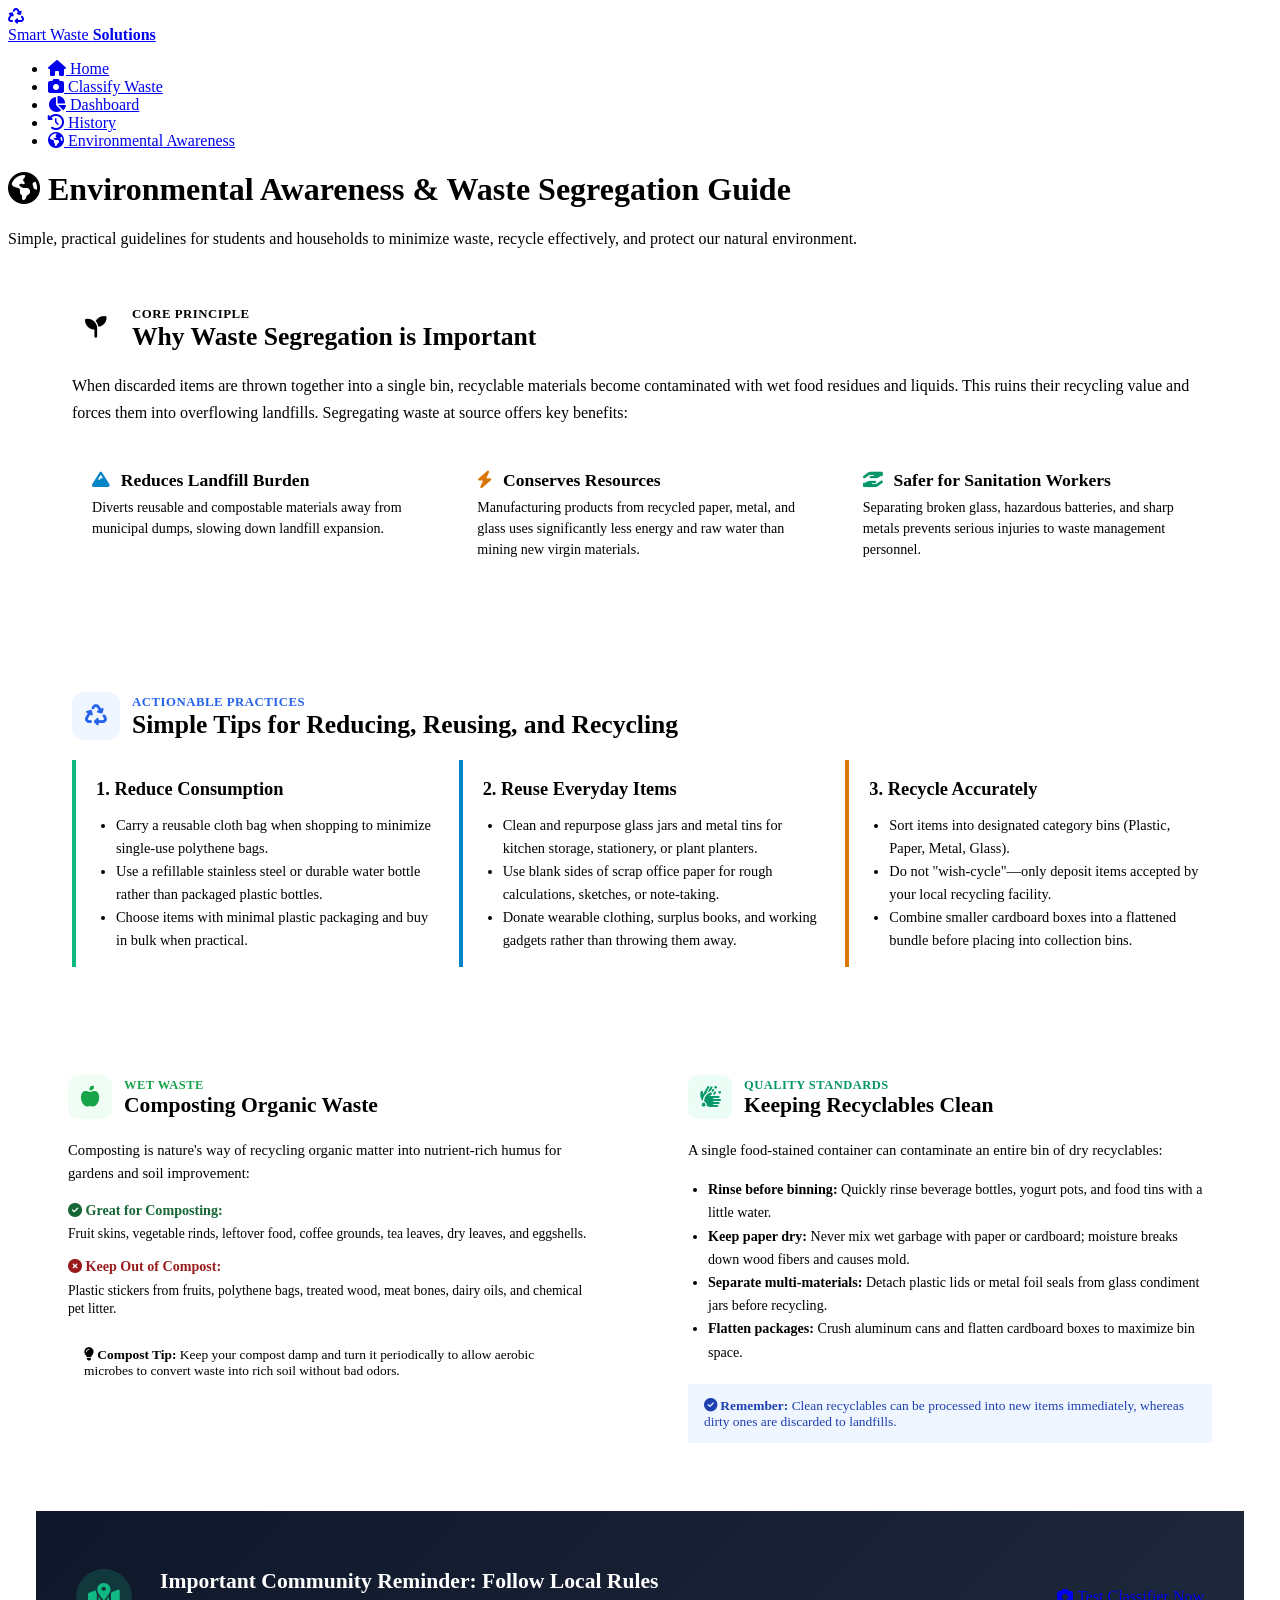
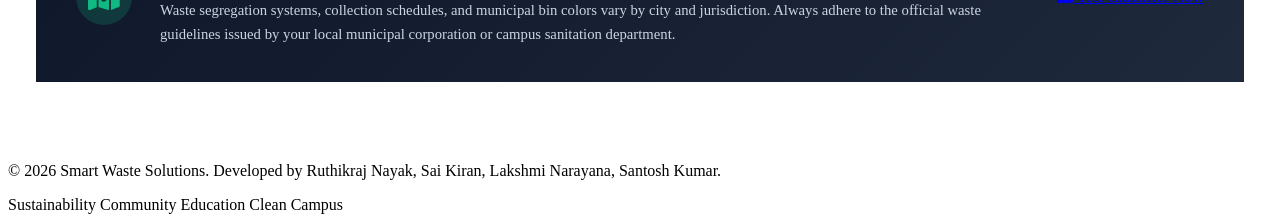
==== templates/awareness.html @ fb986c57 "Initial commit: AI-Based Smart Waste Segregation and Classification System" ====
<!DOCTYPE html>
<html lang="en">
<head>
  <meta charset="UTF-8">
  <meta name="viewport" content="width=device-width, initial-scale=1.0">
  <title>Environmental Awareness — Smart Waste Solutions</title>
  <link rel="stylesheet" href="{{ url_for('static', filename='css/style.css') }}?v=3.1">
  <!-- FontAwesome 6 for Icons -->
  <link rel="stylesheet" href="https://cdnjs.cloudflare.com/ajax/libs/font-awesome/6.4.0/css/all.min.css">
</head>
<body>

  <!-- Top Navigation -->
  <header class="navbar">
    <div class="nav-container">
      <a href="/" class="brand-logo">
        <div class="brand-icon-box">
          <i class="fa-solid fa-recycle"></i>
        </div>
        <span>Smart Waste <strong>Solutions</strong></span>
      </a>
      <ul class="nav-links">
        <li><a href="/"><i class="fa-solid fa-house"></i> Home</a></li>
        <li><a href="/classify"><i class="fa-solid fa-camera"></i> Classify Waste</a></li>
        <li><a href="/dashboard"><i class="fa-solid fa-chart-pie"></i> Dashboard</a></li>
        <li><a href="/history"><i class="fa-solid fa-clock-rotate-left"></i> History</a></li>
        <li><a href="/awareness" class="active"><i class="fa-solid fa-earth-americas"></i> Environmental Awareness</a></li>
      </ul>
    </div>
  </header>

  <!-- Hero Section for Awareness -->
  <div class="classifier-page-head">
    <h1>
      <i class="fa-solid fa-earth-americas" style="color: var(--primary);"></i>
      Environmental Awareness &amp; Waste Segregation Guide
    </h1>
    <p>
      Simple, practical guidelines for students and households to minimize waste, recycle effectively, and protect our natural environment.
    </p>
  </div>

  <main style="max-width: 1240px; margin: 0 auto 5rem; padding: 0 1.75rem;">

    <!-- Section 1: Why Waste Segregation is Crucial -->
    <section style="background: #ffffff; border: 1px solid var(--border-card); border-radius: var(--radius-lg); padding: 2.5rem 2.25rem; box-shadow: var(--shadow-card); margin-bottom: 2rem;">
      <div style="display: flex; align-items: center; gap: 0.75rem; margin-bottom: 1.25rem;">
        <div style="width: 48px; height: 48px; border-radius: 12px; background: var(--primary-light); color: var(--primary-deep); display: flex; align-items: center; justify-content: center; font-size: 1.35rem;">
          <i class="fa-solid fa-seedling"></i>
        </div>
        <div>
          <span style="font-size: 0.8rem; font-weight: 700; text-transform: uppercase; color: var(--primary-deep); letter-spacing: 0.5px;">Core Principle</span>
          <h2 style="font-size: 1.6rem; font-weight: 800; color: var(--slate-900); margin: 0;">Why Waste Segregation is Important</h2>
        </div>
      </div>
      <p style="font-size: 1rem; color: var(--slate-600); line-height: 1.7; margin-bottom: 1.5rem;">
        When discarded items are thrown together into a single bin, recyclable materials become contaminated with wet food residues and liquids. This ruins their recycling value and forces them into overflowing landfills. Segregating waste at source offers key benefits:
      </p>

      <div style="display: grid; grid-template-columns: repeat(auto-fit, minmax(240px, 1fr)); gap: 1.25rem;">
        <div style="background: var(--slate-50); border: 1px solid var(--border-light); border-radius: var(--radius-sm); padding: 1.25rem;">
          <div style="font-size: 1.1rem; font-weight: 700; color: var(--slate-900); margin-bottom: 0.35rem;">
            <i class="fa-solid fa-mountain" style="color: #0284c7; margin-right: 0.4rem;"></i>
            Reduces Landfill Burden
          </div>
          <p style="font-size: 0.88rem; color: var(--slate-600); margin: 0; line-height: 1.5;">
            Diverts reusable and compostable materials away from municipal dumps, slowing down landfill expansion.
          </p>
        </div>

        <div style="background: var(--slate-50); border: 1px solid var(--border-light); border-radius: var(--radius-sm); padding: 1.25rem;">
          <div style="font-size: 1.1rem; font-weight: 700; color: var(--slate-900); margin-bottom: 0.35rem;">
            <i class="fa-solid fa-bolt" style="color: #d97706; margin-right: 0.4rem;"></i>
            Conserves Resources
          </div>
          <p style="font-size: 0.88rem; color: var(--slate-600); margin: 0; line-height: 1.5;">
            Manufacturing products from recycled paper, metal, and glass uses significantly less energy and raw water than mining new virgin materials.
          </p>
        </div>

        <div style="background: var(--slate-50); border: 1px solid var(--border-light); border-radius: var(--radius-sm); padding: 1.25rem;">
          <div style="font-size: 1.1rem; font-weight: 700; color: var(--slate-900); margin-bottom: 0.35rem;">
            <i class="fa-solid fa-hand-holding-hand" style="color: #059669; margin-right: 0.4rem;"></i>
            Safer for Sanitation Workers
          </div>
          <p style="font-size: 0.88rem; color: var(--slate-600); margin: 0; line-height: 1.5;">
            Separating broken glass, hazardous batteries, and sharp metals prevents serious injuries to waste management personnel.
          </p>
        </div>
      </div>
    </section>

    <!-- Section 2: Simple Tips for Reducing, Reusing, and Recycling (The 3Rs) -->
    <section style="background: #ffffff; border: 1px solid var(--border-card); border-radius: var(--radius-lg); padding: 2.5rem 2.25rem; box-shadow: var(--shadow-card); margin-bottom: 2rem;">
      <div style="display: flex; align-items: center; gap: 0.75rem; margin-bottom: 1.25rem;">
        <div style="width: 48px; height: 48px; border-radius: 12px; background: #eff6ff; color: #2563eb; display: flex; align-items: center; justify-content: center; font-size: 1.35rem;">
          <i class="fa-solid fa-recycle"></i>
        </div>
        <div>
          <span style="font-size: 0.8rem; font-weight: 700; text-transform: uppercase; color: #2563eb; letter-spacing: 0.5px;">Actionable Practices</span>
          <h2 style="font-size: 1.6rem; font-weight: 800; color: var(--slate-900); margin: 0;">Simple Tips for Reducing, Reusing, and Recycling</h2>
        </div>
      </div>

      <div style="display: grid; grid-template-columns: repeat(auto-fit, minmax(280px, 1fr)); gap: 1.5rem;">
        <!-- Reduce -->
        <div style="border-left: 4px solid #10b981; padding-left: 1.25rem;">
          <h3 style="font-size: 1.15rem; font-weight: 700; color: var(--slate-900); margin-bottom: 0.4rem;">
            1. Reduce Consumption
          </h3>
          <ul style="padding-left: 1.25rem; font-size: 0.9rem; color: var(--slate-600); line-height: 1.6;">
            <li>Carry a reusable cloth bag when shopping to minimize single-use polythene bags.</li>
            <li>Use a refillable stainless steel or durable water bottle rather than packaged plastic bottles.</li>
            <li>Choose items with minimal plastic packaging and buy in bulk when practical.</li>
          </ul>
        </div>

        <!-- Reuse -->
        <div style="border-left: 4px solid #0284c7; padding-left: 1.25rem;">
          <h3 style="font-size: 1.15rem; font-weight: 700; color: var(--slate-900); margin-bottom: 0.4rem;">
            2. Reuse Everyday Items
          </h3>
          <ul style="padding-left: 1.25rem; font-size: 0.9rem; color: var(--slate-600); line-height: 1.6;">
            <li>Clean and repurpose glass jars and metal tins for kitchen storage, stationery, or plant planters.</li>
            <li>Use blank sides of scrap office paper for rough calculations, sketches, or note-taking.</li>
            <li>Donate wearable clothing, surplus books, and working gadgets rather than throwing them away.</li>
          </ul>
        </div>

        <!-- Recycle -->
        <div style="border-left: 4px solid #d97706; padding-left: 1.25rem;">
          <h3 style="font-size: 1.15rem; font-weight: 700; color: var(--slate-900); margin-bottom: 0.4rem;">
            3. Recycle Accurately
          </h3>
          <ul style="padding-left: 1.25rem; font-size: 0.9rem; color: var(--slate-600); line-height: 1.6;">
            <li>Sort items into designated category bins (Plastic, Paper, Metal, Glass).</li>
            <li>Do not "wish-cycle"—only deposit items accepted by your local recycling facility.</li>
            <li>Combine smaller cardboard boxes into a flattened bundle before placing into collection bins.</li>
          </ul>
        </div>
      </div>
    </section>

    <!-- Section 3 & 4: Composting & Keeping Recyclables Clean (2 Columns) -->
    <div style="display: grid; grid-template-columns: 1fr 1fr; gap: 2rem; margin-bottom: 2rem;">

      <!-- Composting Organic Waste -->
      <section style="background: #ffffff; border: 1px solid var(--border-card); border-radius: var(--radius-lg); padding: 2.25rem 2rem; box-shadow: var(--shadow-card);">
        <div style="display: flex; align-items: center; gap: 0.75rem; margin-bottom: 1.25rem;">
          <div style="width: 44px; height: 44px; border-radius: 10px; background: #f0fdf4; color: #16a34a; display: flex; align-items: center; justify-content: center; font-size: 1.3rem;">
            <i class="fa-solid fa-apple-whole"></i>
          </div>
          <div>
            <span style="font-size: 0.78rem; font-weight: 700; text-transform: uppercase; color: #16a34a; letter-spacing: 0.5px;">Wet Waste</span>
            <h3 style="font-size: 1.35rem; font-weight: 800; color: var(--slate-900); margin: 0;">Composting Organic Waste</h3>
          </div>
        </div>
        <p style="font-size: 0.92rem; color: var(--slate-600); line-height: 1.6; margin-bottom: 1rem;">
          Composting is nature's way of recycling organic matter into nutrient-rich humus for gardens and soil improvement:
        </p>

        <div style="margin-bottom: 1rem;">
          <strong style="font-size: 0.88rem; color: #166534; display: block; margin-bottom: 0.35rem;">
            <i class="fa-solid fa-circle-check"></i> Great for Composting:
          </strong>
          <span style="font-size: 0.85rem; color: var(--slate-600);">
            Fruit skins, vegetable rinds, leftover food, coffee grounds, tea leaves, dry leaves, and eggshells.
          </span>
        </div>

        <div style="margin-bottom: 1rem;">
          <strong style="font-size: 0.88rem; color: #991b1b; display: block; margin-bottom: 0.35rem;">
            <i class="fa-solid fa-circle-xmark"></i> Keep Out of Compost:
          </strong>
          <span style="font-size: 0.85rem; color: var(--slate-600);">
            Plastic stickers from fruits, polythene bags, treated wood, meat bones, dairy oils, and chemical pet litter.
          </span>
        </div>

        <div style="background: var(--primary-light); border-radius: var(--radius-sm); padding: 0.85rem 1rem; font-size: 0.84rem; color: var(--primary-deep);">
          <i class="fa-solid fa-lightbulb"></i>
          <strong>Compost Tip:</strong> Keep your compost damp and turn it periodically to allow aerobic microbes to convert waste into rich soil without bad odors.
        </div>
      </section>

      <!-- Keeping Recyclables Clean and Separated -->
      <section style="background: #ffffff; border: 1px solid var(--border-card); border-radius: var(--radius-lg); padding: 2.25rem 2rem; box-shadow: var(--shadow-card);">
        <div style="display: flex; align-items: center; gap: 0.75rem; margin-bottom: 1.25rem;">
          <div style="width: 44px; height: 44px; border-radius: 10px; background: #ecfdf5; color: #059669; display: flex; align-items: center; justify-content: center; font-size: 1.3rem;">
            <i class="fa-solid fa-hands-bubbles"></i>
          </div>
          <div>
            <span style="font-size: 0.78rem; font-weight: 700; text-transform: uppercase; color: #059669; letter-spacing: 0.5px;">Quality Standards</span>
            <h3 style="font-size: 1.35rem; font-weight: 800; color: var(--slate-900); margin: 0;">Keeping Recyclables Clean</h3>
          </div>
        </div>
        <p style="font-size: 0.92rem; color: var(--slate-600); line-height: 1.6; margin-bottom: 1rem;">
          A single food-stained container can contaminate an entire bin of dry recyclables:
        </p>

        <ul style="padding-left: 1.25rem; font-size: 0.88rem; color: var(--slate-600); line-height: 1.65; margin-bottom: 1.25rem;">
          <li><strong>Rinse before binning:</strong> Quickly rinse beverage bottles, yogurt pots, and food tins with a little water.</li>
          <li><strong>Keep paper dry:</strong> Never mix wet garbage with paper or cardboard; moisture breaks down wood fibers and causes mold.</li>
          <li><strong>Separate multi-materials:</strong> Detach plastic lids or metal foil seals from glass condiment jars before recycling.</li>
          <li><strong>Flatten packages:</strong> Crush aluminum cans and flatten cardboard boxes to maximize bin space.</li>
        </ul>

        <div style="background: #eff6ff; border-radius: var(--radius-sm); padding: 0.85rem 1rem; font-size: 0.84rem; color: #1e40af;">
          <i class="fa-solid fa-circle-check"></i>
          <strong>Remember:</strong> Clean recyclables can be processed into new items immediately, whereas dirty ones are discarded to landfills.
        </div>
      </section>

    </div>

    <!-- Section 5: Reminder to Follow Local Rules -->
    <section style="background: linear-gradient(135deg, #0f172a 0%, #1e293b 100%); color: #ffffff; border-radius: var(--radius-lg); padding: 2.25rem 2.5rem; box-shadow: var(--shadow-card); display: flex; align-items: center; gap: 1.75rem; flex-wrap: wrap;">
      <div style="width: 56px; height: 56px; border-radius: 50%; background: rgba(16, 185, 129, 0.2); color: #10b981; display: flex; align-items: center; justify-content: center; font-size: 1.75rem; flex-shrink: 0;">
        <i class="fa-solid fa-map-location-dot"></i>
      </div>
      <div style="flex: 1; min-width: 280px;">
        <h3 style="font-size: 1.35rem; font-weight: 800; margin-bottom: 0.35rem;">
          Important Community Reminder: Follow Local Rules
        </h3>
        <p style="color: #cbd5e1; font-size: 0.92rem; line-height: 1.6; margin: 0;">
          Waste segregation systems, collection schedules, and municipal bin colors vary by city and jurisdiction. Always adhere to the official waste guidelines issued by your local municipal corporation or campus sanitation department.
        </p>
      </div>
      <div>
        <a href="/classify" class="btn-clean btn-clean-primary" style="white-space: nowrap;">
          <i class="fa-solid fa-camera"></i> Test Classifier Now
        </a>
      </div>
    </section>

  </main>

  <!-- Corporate Dark Footer -->
  <footer class="footer-corporate">
    <div class="footer-inner">
      <div class="footer-bottom" style="border-top: none; padding-top: 0;">
        <p>&copy; 2026 Smart Waste Solutions. Developed by Ruthikraj Nayak, Sai Kiran, Lakshmi Narayana, Santosh Kumar.</p>
        <div class="tech-tags">
          <span class="tech-tag">Sustainability</span>
          <span class="tech-tag">Community Education</span>
          <span class="tech-tag">Clean Campus</span>
        </div>
      </div>
    </div>
  </footer>

</body>
</html>
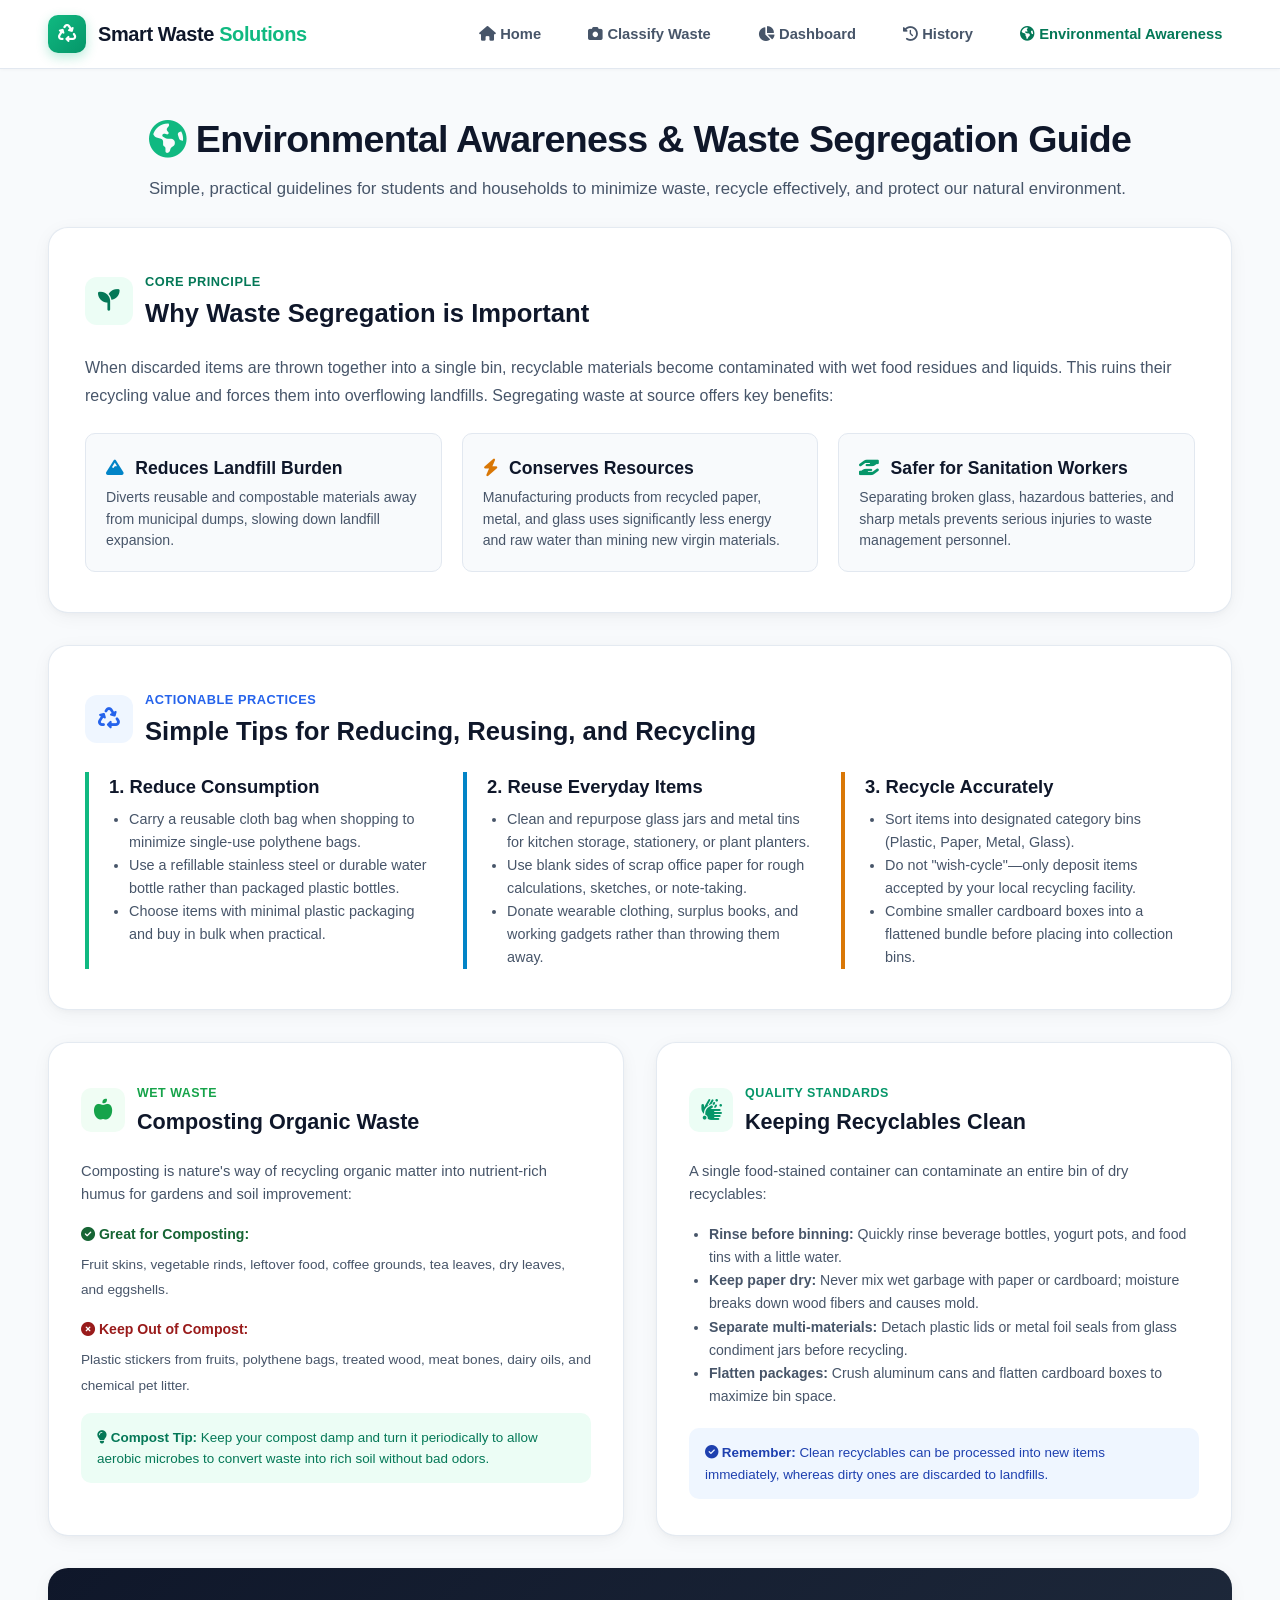
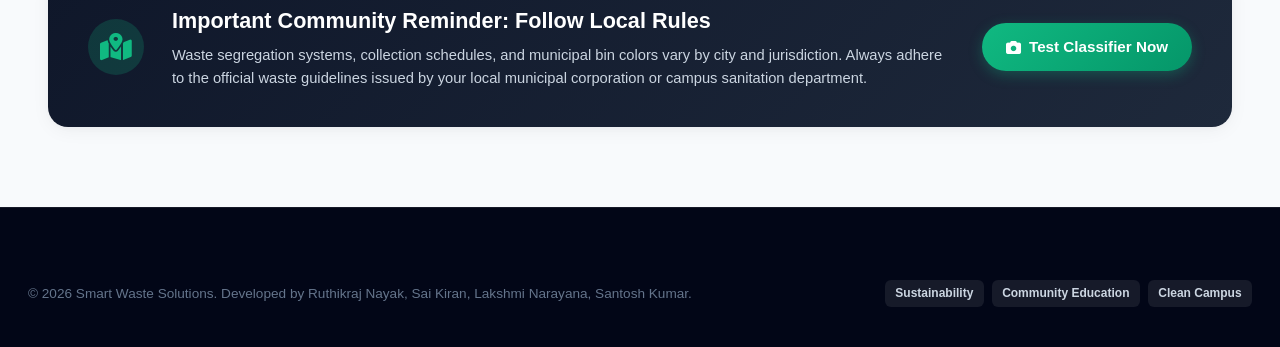
==== commit c613f729: "Configure frontend for Vercel deployment with client hydration, responsive CSS, and vercel.json" ====
--- a/templates/awareness.html
+++ b/templates/awareness.html
@@ -4,7 +4,7 @@
   <meta charset="UTF-8">
   <meta name="viewport" content="width=device-width, initial-scale=1.0">
   <title>Environmental Awareness — Smart Waste Solutions</title>
-  <link rel="stylesheet" href="{{ url_for('static', filename='css/style.css') }}?v=3.1">
+  <link rel="stylesheet" href="/static/css/style.css?v=3.1">
   <!-- FontAwesome 6 for Icons -->
   <link rel="stylesheet" href="https://cdnjs.cloudflare.com/ajax/libs/font-awesome/6.4.0/css/all.min.css">
 </head>
--- a/static/css/style.css
+++ b/static/css/style.css
@@ -0,0 +1,1446 @@
+/*
+  ==============================================================================
+  Smart Waste Solutions — Professional AI Waste Segregation Platform
+  Inspired by enterprise environmental technology (SwachhAI)
+  Typography: Plus Jakarta Sans / Inter
+  Palette: Deep Slate (#0f172a), Crisp White (#ffffff), Emerald (#10b981, #059669)
+  ==============================================================================
+*/
+
+@import url('https://fonts.googleapis.com/css2?family=Plus+Jakarta+Sans:wght@300;400;500;600;700;800&family=Inter:wght@400;500;600;700&display=swap');
+
+:root {
+  --primary: #10b981;
+  --primary-hover: #059669;
+  --primary-deep: #047857;
+  --primary-light: #ecfdf5;
+  --primary-glow: rgba(16, 185, 129, 0.35);
+
+  --slate-950: #020617;
+  --slate-900: #0f172a;
+  --slate-800: #1e293b;
+  --slate-700: #334155;
+  --slate-600: #475569;
+  --slate-500: #64748b;
+  --slate-400: #94a3b8;
+  --slate-300: #cbd5e1;
+  --slate-200: #e2e8f0;
+  --slate-100: #f1f5f9;
+  --slate-50:  #f8fafc;
+
+  --bg-page: #f8fafc;
+  --bg-card: #ffffff;
+  --border-light: #e2e8f0;
+  --border-card: rgba(226, 232, 240, 0.9);
+
+  --radius-xs: 6px;
+  --radius-sm: 10px;
+  --radius-md: 14px;
+  --radius-lg: 20px;
+  --radius-xl: 28px;
+  --radius-pill: 9999px;
+
+  --shadow-subtle: 0 1px 3px rgba(15, 23, 42, 0.05), 0 1px 2px rgba(15, 23, 42, 0.03);
+  --shadow-card: 0 4px 20px -2px rgba(15, 23, 42, 0.06), 0 2px 6px -1px rgba(15, 23, 42, 0.03);
+  --shadow-hover: 0 16px 36px -6px rgba(15, 23, 42, 0.12), 0 6px 16px -2px rgba(15, 23, 42, 0.05);
+  --shadow-glow: 0 8px 24px rgba(16, 185, 129, 0.3);
+
+  --transition: all 0.25s cubic-bezier(0.16, 1, 0.3, 1);
+}
+
+* {
+  margin: 0;
+  padding: 0;
+  box-sizing: border-box;
+}
+
+html {
+  scroll-behavior: smooth;
+}
+
+body {
+  font-family: 'Plus Jakarta Sans', 'Inter', -apple-system, BlinkMacSystemFont, "Segoe UI", Roboto, sans-serif;
+  background-color: var(--bg-page);
+  color: var(--slate-800);
+  line-height: 1.6;
+  -webkit-font-smoothing: antialiased;
+  min-height: 100vh;
+  display: flex;
+  flex-direction: column;
+}
+
+a {
+  text-decoration: none;
+  color: inherit;
+  transition: var(--transition);
+}
+
+img {
+  max-width: 100%;
+  display: block;
+}
+
+/* =============================================================================
+   Navbar (Clean Frosted Sticky)
+   ============================================================================= */
+.navbar {
+  position: sticky;
+  top: 0;
+  z-index: 1000;
+  background: rgba(255, 255, 255, 0.95);
+  backdrop-filter: blur(16px);
+  -webkit-backdrop-filter: blur(16px);
+  border-bottom: 1px solid var(--border-light);
+  box-shadow: 0 1px 3px rgba(15, 23, 42, 0.03);
+}
+
+.nav-container {
+  max-width: 1240px;
+  margin: 0 auto;
+  padding: 0.95rem 1.75rem;
+  display: flex;
+  align-items: center;
+  justify-content: space-between;
+}
+
+.brand-logo {
+  display: flex;
+  align-items: center;
+  gap: 0.75rem;
+  font-size: 1.25rem;
+  font-weight: 800;
+  color: var(--slate-900);
+  letter-spacing: -0.4px;
+}
+
+.brand-icon-box {
+  width: 38px;
+  height: 38px;
+  border-radius: var(--radius-sm);
+  background: linear-gradient(135deg, #10b981 0%, #059669 100%);
+  color: #ffffff;
+  display: flex;
+  align-items: center;
+  justify-content: center;
+  font-size: 1.15rem;
+  box-shadow: 0 4px 12px rgba(16, 185, 129, 0.3);
+}
+
+.brand-logo span {
+  font-weight: 800;
+}
+
+.brand-logo span strong {
+  color: var(--primary);
+  font-weight: 800;
+}
+
+.nav-links {
+  display: flex;
+  align-items: center;
+  gap: 1.75rem;
+  list-style: none;
+}
+
+.nav-links a {
+  font-weight: 600;
+  font-size: 0.92rem;
+  color: var(--slate-600);
+  padding: 0.4rem 0.6rem;
+  border-radius: var(--radius-xs);
+  transition: var(--transition);
+}
+
+.nav-links a:hover,
+.nav-links a.active {
+  color: var(--primary-deep);
+}
+
+.btn-nav-action {
+  background: linear-gradient(135deg, #10b981 0%, #059669 100%);
+  color: #ffffff !important;
+  font-weight: 700 !important;
+  font-size: 0.88rem !important;
+  padding: 0.55rem 1.35rem !important;
+  border-radius: var(--radius-pill);
+  display: inline-flex;
+  align-items: center;
+  gap: 0.45rem;
+  box-shadow: 0 2px 10px rgba(16, 185, 129, 0.28);
+  transition: var(--transition);
+}
+
+.btn-nav-action:hover {
+  transform: translateY(-1px);
+  box-shadow: 0 4px 16px rgba(16, 185, 129, 0.4);
+}
+
+/* =============================================================================
+   Hero Section (Aerial Landfill/Recycling Imagery with Overlay)
+   ============================================================================= */
+.hero-swachh {
+  position: relative;
+  width: 100%;
+  background: linear-gradient(180deg, rgba(15, 23, 42, 0.78) 0%, rgba(15, 23, 42, 0.88) 100%),
+              url('https://images.unsplash.com/photo-1532996122724-e3c354a0b15b?auto=format&fit=crop&w=1920&q=80') center/cover no-repeat,
+              #0f172a;
+  color: #ffffff;
+  padding: 6.5rem 1.75rem 6.5rem;
+  text-align: center;
+  display: flex;
+  align-items: center;
+  justify-content: center;
+}
+
+.hero-inner {
+  max-width: 860px;
+  margin: 0 auto;
+}
+
+/* Live Model Pill */
+.hero-status-pill {
+  display: inline-flex;
+  align-items: center;
+  gap: 0.6rem;
+  background: rgba(255, 255, 255, 0.12);
+  backdrop-filter: blur(12px);
+  -webkit-backdrop-filter: blur(12px);
+  border: 1px solid rgba(255, 255, 255, 0.25);
+  padding: 0.45rem 1.15rem;
+  border-radius: var(--radius-pill);
+  font-size: 0.84rem;
+  font-weight: 600;
+  color: #f8fafc;
+  margin-bottom: 2rem;
+  box-shadow: 0 4px 16px rgba(0, 0, 0, 0.2);
+}
+
+.pulse-dot-green {
+  width: 9px;
+  height: 9px;
+  border-radius: 50%;
+  background-color: #10b981;
+  box-shadow: 0 0 0 0 rgba(16, 185, 129, 0.7);
+  animation: pulseGreen 2s infinite;
+}
+
+@keyframes pulseGreen {
+  0% { transform: scale(0.95); box-shadow: 0 0 0 0 rgba(16, 185, 129, 0.7); }
+  70% { transform: scale(1); box-shadow: 0 0 0 8px rgba(16, 185, 129, 0); }
+  100% { transform: scale(0.95); box-shadow: 0 0 0 0 rgba(16, 185, 129, 0); }
+}
+
+.hero-swachh h1 {
+  font-size: 3.85rem;
+  font-weight: 800;
+  line-height: 1.12;
+  letter-spacing: -1.5px;
+  color: #ffffff;
+  margin-bottom: 1.35rem;
+}
+
+.hero-swachh p {
+  font-size: 1.25rem;
+  font-weight: 400;
+  line-height: 1.65;
+  color: #cbd5e1;
+  max-width: 680px;
+  margin: 0 auto 2.5rem;
+}
+
+.hero-actions-group {
+  display: flex;
+  align-items: center;
+  justify-content: center;
+  gap: 1.25rem;
+  flex-wrap: wrap;
+}
+
+.btn-hero-primary {
+  background: #10b981;
+  color: #ffffff;
+  font-weight: 700;
+  font-size: 1.05rem;
+  padding: 0.9rem 2.25rem;
+  border-radius: var(--radius-pill);
+  display: inline-flex;
+  align-items: center;
+  gap: 0.6rem;
+  box-shadow: var(--shadow-glow);
+  transition: var(--transition);
+  border: none;
+  cursor: pointer;
+}
+
+.btn-hero-primary:hover {
+  background: #059669;
+  transform: translateY(-2px);
+  box-shadow: 0 10px 28px rgba(16, 185, 129, 0.45);
+}
+
+.btn-hero-secondary {
+  background: rgba(255, 255, 255, 0.12);
+  color: #ffffff;
+  backdrop-filter: blur(8px);
+  font-weight: 600;
+  font-size: 1.05rem;
+  padding: 0.9rem 2rem;
+  border-radius: var(--radius-pill);
+  display: inline-flex;
+  align-items: center;
+  gap: 0.6rem;
+  border: 1px solid rgba(255, 255, 255, 0.3);
+  transition: var(--transition);
+}
+
+.btn-hero-secondary:hover {
+  background: rgba(255, 255, 255, 0.22);
+  border-color: #ffffff;
+  transform: translateY(-2px);
+}
+
+/* =============================================================================
+   Showcase Ribbon Cards (Matching Video: 3 Horizontal Feature Cards)
+   ============================================================================= */
+.ribbon-wrapper {
+  max-width: 1240px;
+  margin: -3.5rem auto 0;
+  padding: 0 1.75rem;
+  position: relative;
+  z-index: 10;
+}
+
+.solutions-grid {
+  display: grid;
+  grid-template-columns: repeat(3, 1fr);
+  gap: 1.5rem;
+}
+
+@media (max-width: 900px) {
+  .solutions-grid {
+    grid-template-columns: 1fr;
+  }
+  .ribbon-wrapper {
+    margin-top: 2rem;
+  }
+}
+
+.solution-card {
+  background: #ffffff;
+  border: 1px solid var(--border-card);
+  border-radius: var(--radius-md);
+  padding: 2rem 1.75rem;
+  box-shadow: var(--shadow-card);
+  transition: var(--transition);
+  display: flex;
+  flex-direction: column;
+}
+
+.solution-card:hover {
+  transform: translateY(-4px);
+  box-shadow: var(--shadow-hover);
+  border-color: #cbd5e1;
+}
+
+.solution-icon-box {
+  width: 50px;
+  height: 50px;
+  border-radius: var(--radius-sm);
+  background: var(--primary-light);
+  color: var(--primary-deep);
+  display: flex;
+  align-items: center;
+  justify-content: center;
+  font-size: 1.35rem;
+  margin-bottom: 1.25rem;
+}
+
+.solution-card h3 {
+  font-size: 1.22rem;
+  font-weight: 700;
+  color: var(--slate-900);
+  margin-bottom: 0.5rem;
+  letter-spacing: -0.3px;
+}
+
+.solution-card p {
+  font-size: 0.92rem;
+  color: var(--slate-600);
+  line-height: 1.6;
+}
+
+/* =============================================================================
+   Split Section: "Innovating Waste Management for a Cleaner Future"
+   (Matching Frame 00:13 of the User Reference Video)
+   ============================================================================= */
+.split-section {
+  max-width: 1240px;
+  margin: 5rem auto;
+  padding: 0 1.75rem;
+  display: grid;
+  grid-template-columns: 1fr 1.05fr;
+  gap: 3.5rem;
+  align-items: center;
+}
+
+@media (max-width: 960px) {
+  .split-section {
+    grid-template-columns: 1fr;
+    gap: 2.5rem;
+  }
+}
+
+.split-tag {
+  display: inline-block;
+  font-size: 0.8rem;
+  font-weight: 700;
+  text-transform: uppercase;
+  letter-spacing: 1px;
+  color: var(--primary-deep);
+  background: var(--primary-light);
+  padding: 0.35rem 0.9rem;
+  border-radius: var(--radius-pill);
+  margin-bottom: 1rem;
+}
+
+.split-content h2 {
+  font-size: 2.45rem;
+  font-weight: 800;
+  color: var(--slate-900);
+  line-height: 1.2;
+  letter-spacing: -0.8px;
+  margin-bottom: 1.25rem;
+}
+
+.split-content p {
+  font-size: 1.05rem;
+  color: var(--slate-600);
+  line-height: 1.7;
+  margin-bottom: 1.5rem;
+}
+
+/* Metrics row in split section */
+.metrics-row {
+  display: grid;
+  grid-template-columns: repeat(2, 1fr);
+  gap: 1rem;
+  margin-bottom: 2rem;
+}
+
+.metric-box {
+  background: #ffffff;
+  border: 1px solid var(--border-light);
+  border-radius: var(--radius-sm);
+  padding: 1rem;
+  box-shadow: var(--shadow-subtle);
+}
+
+.metric-val {
+  font-size: 1.6rem;
+  font-weight: 800;
+  color: var(--slate-900);
+}
+
+.metric-sub {
+  font-size: 0.8rem;
+  font-weight: 600;
+  color: var(--slate-500);
+  text-transform: uppercase;
+  letter-spacing: 0.4px;
+}
+
+.split-media {
+  position: relative;
+}
+
+.split-img-wrapper {
+  position: relative;
+  border-radius: var(--radius-lg);
+  overflow: hidden;
+  box-shadow: var(--shadow-hover);
+  aspect-ratio: 4 / 3;
+}
+
+.split-img-wrapper img {
+  width: 100%;
+  height: 100%;
+  object-fit: cover;
+}
+
+.quote-badge {
+  position: absolute;
+  bottom: 1.5rem;
+  left: 1.5rem;
+  right: 1.5rem;
+  background: rgba(255, 255, 255, 0.94);
+  backdrop-filter: blur(12px);
+  -webkit-backdrop-filter: blur(12px);
+  border-radius: var(--radius-md);
+  padding: 1.25rem 1.5rem;
+  box-shadow: 0 10px 30px rgba(0, 0, 0, 0.12);
+  border-left: 5px solid var(--primary);
+}
+
+.quote-badge p {
+  font-size: 0.95rem;
+  font-weight: 700;
+  color: var(--slate-900);
+  margin-bottom: 0.2rem;
+}
+
+.quote-badge span {
+  font-size: 0.8rem;
+  color: var(--slate-500);
+}
+
+/* =============================================================================
+   Categories Section (5 Waste Segregation Streams)
+   ============================================================================= */
+.section-full {
+  max-width: 1240px;
+  margin: 0 auto;
+  padding: 4.5rem 1.75rem;
+  width: 100%;
+}
+
+.section-head-center {
+  text-align: center;
+  max-width: 680px;
+  margin: 0 auto 3rem;
+}
+
+.section-head-center h2 {
+  font-size: 2.35rem;
+  font-weight: 800;
+  color: var(--slate-900);
+  letter-spacing: -0.8px;
+  margin-bottom: 0.75rem;
+}
+
+.section-head-center p {
+  font-size: 1.05rem;
+  color: var(--slate-600);
+  line-height: 1.6;
+}
+
+.categories-5-grid {
+  display: grid;
+  grid-template-columns: repeat(auto-fit, minmax(220px, 1fr));
+  gap: 1.25rem;
+}
+
+.cat-stream-card {
+  background: #ffffff;
+  border: 1px solid var(--border-card);
+  border-radius: var(--radius-md);
+  padding: 1.85rem 1.4rem;
+  box-shadow: var(--shadow-card);
+  position: relative;
+  overflow: hidden;
+  transition: var(--transition);
+  display: flex;
+  flex-direction: column;
+}
+
+.cat-stream-card:hover {
+  transform: translateY(-5px);
+  box-shadow: var(--shadow-hover);
+  border-color: #cbd5e1;
+}
+
+.cat-top-bar {
+  position: absolute;
+  top: 0;
+  left: 0;
+  right: 0;
+  height: 4px;
+}
+
+.cat-icon-wrap {
+  width: 52px;
+  height: 52px;
+  border-radius: var(--radius-sm);
+  display: flex;
+  align-items: center;
+  justify-content: center;
+  font-size: 1.45rem;
+  margin-bottom: 1.25rem;
+}
+
+.cat-stream-card h3 {
+  font-size: 1.2rem;
+  font-weight: 700;
+  color: var(--slate-900);
+  margin-bottom: 0.35rem;
+}
+
+.cat-bin-badge {
+  display: inline-block;
+  font-size: 0.76rem;
+  font-weight: 700;
+  padding: 0.25rem 0.75rem;
+  border-radius: var(--radius-pill);
+  margin-bottom: 0.85rem;
+  width: fit-content;
+}
+
+.cat-stream-card p {
+  font-size: 0.88rem;
+  color: var(--slate-600);
+  line-height: 1.5;
+  margin-bottom: 1rem;
+}
+
+.cat-sample-footer {
+  margin-top: auto;
+  font-size: 0.78rem;
+  color: var(--slate-500);
+  border-top: 1px solid var(--slate-100);
+  padding-top: 0.75rem;
+}
+
+/* Stream accent colors */
+.stream-plastic .cat-top-bar { background: #2563eb; }
+.stream-plastic .cat-icon-wrap { background: #eff6ff; color: #2563eb; }
+.stream-plastic .cat-bin-badge { background: #dbeafe; color: #1e40af; }
+
+.stream-paper .cat-top-bar { background: #0284c7; }
+.stream-paper .cat-icon-wrap { background: #f0f9ff; color: #0284c7; }
+.stream-paper .cat-bin-badge { background: #e0f2fe; color: #0369a1; }
+
+.stream-metal .cat-top-bar { background: #d97706; }
+.stream-metal .cat-icon-wrap { background: #fffbeb; color: #d97706; }
+.stream-metal .cat-bin-badge { background: #fef3c7; color: #92400e; }
+
+.stream-glass .cat-top-bar { background: #059669; }
+.stream-glass .cat-icon-wrap { background: #ecfdf5; color: #059669; }
+.stream-glass .cat-bin-badge { background: #d1fae5; color: #065f46; }
+
+.stream-organic .cat-top-bar { background: #16a34a; }
+.stream-organic .cat-icon-wrap { background: #f0fdf4; color: #16a34a; }
+.stream-organic .cat-bin-badge { background: #dcfce7; color: #166534; }
+
+/* =============================================================================
+   "How It Works?" Section (Matching Video Section)
+   ============================================================================= */
+.how-section {
+  background: var(--slate-100);
+  padding: 5rem 1.75rem;
+}
+
+.how-inner {
+  max-width: 1240px;
+  margin: 0 auto;
+}
+
+.workflow-3-grid {
+  display: grid;
+  grid-template-columns: repeat(3, 1fr);
+  gap: 1.5rem;
+  margin-top: 3rem;
+}
+
+@media (max-width: 860px) {
+  .workflow-3-grid {
+    grid-template-columns: 1fr;
+  }
+}
+
+.work-step-card {
+  background: #ffffff;
+  border: 1px solid var(--border-card);
+  border-radius: var(--radius-md);
+  padding: 2.25rem 1.75rem;
+  box-shadow: var(--shadow-card);
+  position: relative;
+  transition: var(--transition);
+}
+
+.work-step-card:hover {
+  transform: translateY(-3px);
+  box-shadow: var(--shadow-hover);
+}
+
+.step-watermark {
+  font-size: 2.5rem;
+  font-weight: 800;
+  color: #cbd5e1;
+  line-height: 1;
+  margin-bottom: 0.75rem;
+}
+
+.work-step-card h4 {
+  font-size: 1.2rem;
+  font-weight: 700;
+  color: var(--slate-900);
+  margin-bottom: 0.5rem;
+}
+
+.work-step-card p {
+  font-size: 0.92rem;
+  color: var(--slate-600);
+  line-height: 1.6;
+}
+
+/* =============================================================================
+   Academic Development Team Section
+   ============================================================================= */
+.team-wrap {
+  max-width: 1240px;
+  margin: 4rem auto;
+  padding: 0 1.75rem;
+}
+
+.team-box-card {
+  background: #ffffff;
+  border: 1px solid var(--border-card);
+  border-radius: var(--radius-xl);
+  padding: 2.75rem 2.25rem;
+  box-shadow: var(--shadow-card);
+}
+
+.team-grid-4 {
+  display: grid;
+  grid-template-columns: repeat(auto-fit, minmax(230px, 1fr));
+  gap: 1.25rem;
+  margin-top: 2rem;
+}
+
+.student-card {
+  background: var(--slate-50);
+  border: 1px solid var(--border-light);
+  border-radius: var(--radius-sm);
+  padding: 1.25rem;
+  display: flex;
+  align-items: center;
+  gap: 1rem;
+  transition: var(--transition);
+}
+
+.student-card:hover {
+  background: #ffffff;
+  border-color: #cbd5e1;
+  transform: translateY(-2px);
+  box-shadow: var(--shadow-subtle);
+}
+
+.student-avatar {
+  width: 48px;
+  height: 48px;
+  border-radius: 50%;
+  background: linear-gradient(135deg, #10b981 0%, #0284c7 100%);
+  color: #ffffff;
+  display: flex;
+  align-items: center;
+  justify-content: center;
+  font-weight: 800;
+  font-size: 1.05rem;
+  flex-shrink: 0;
+}
+
+.student-name {
+  font-size: 0.98rem;
+  font-weight: 700;
+  color: var(--slate-900);
+}
+
+.student-roll {
+  font-size: 0.82rem;
+  font-weight: 600;
+  color: var(--slate-500);
+}
+
+/* =============================================================================
+   Classifier Interface Layout (Clean Modern Dashboard)
+   ============================================================================= */
+.classifier-page-head {
+  max-width: 1240px;
+  margin: 2.5rem auto 1.5rem;
+  padding: 0 1.75rem;
+}
+
+.classifier-page-head h1 {
+  font-size: 2.35rem;
+  font-weight: 800;
+  color: var(--slate-900);
+  letter-spacing: -0.7px;
+  margin-bottom: 0.4rem;
+  display: flex;
+  align-items: center;
+  gap: 0.6rem;
+}
+
+.classifier-page-head p {
+  font-size: 1.05rem;
+  color: var(--slate-600);
+}
+
+.classifier-main-grid {
+  max-width: 1240px;
+  margin: 0 auto 5rem;
+  padding: 0 1.75rem;
+  display: grid;
+  grid-template-columns: 1fr 1fr;
+  gap: 2rem;
+  align-items: start;
+}
+
+@media (max-width: 880px) {
+  .classifier-main-grid {
+    grid-template-columns: 1fr;
+  }
+}
+
+.panel-container {
+  background: #ffffff;
+  border: 1px solid var(--border-card);
+  border-radius: var(--radius-lg);
+  padding: 2.25rem 2rem;
+  box-shadow: var(--shadow-card);
+}
+
+.panel-header-title {
+  font-size: 1.25rem;
+  font-weight: 700;
+  color: var(--slate-900);
+  margin-bottom: 1.5rem;
+  display: flex;
+  align-items: center;
+  gap: 0.55rem;
+}
+
+.panel-header-title i {
+  color: var(--primary);
+}
+
+/* Tabs */
+.input-tabs-bar {
+  display: flex;
+  gap: 0.5rem;
+  border-bottom: 1px solid var(--slate-200);
+  margin-bottom: 1.5rem;
+}
+
+.tab-btn {
+  background: none;
+  border: none;
+  padding: 0.65rem 1.25rem;
+  font-size: 0.94rem;
+  font-weight: 600;
+  color: var(--slate-500);
+  cursor: pointer;
+  border-bottom: 2px solid transparent;
+  transition: var(--transition);
+  display: flex;
+  align-items: center;
+  gap: 0.45rem;
+}
+
+.tab-btn:hover {
+  color: var(--primary-deep);
+}
+
+.tab-btn.active {
+  color: var(--primary-deep);
+  border-bottom-color: var(--primary);
+}
+
+/* Dropzone */
+.dropzone-area {
+  border: 2px dashed #cbd5e1;
+  border-radius: var(--radius-md);
+  padding: 3rem 1.5rem;
+  text-align: center;
+  background-color: var(--slate-50);
+  cursor: pointer;
+  transition: var(--transition);
+}
+
+.dropzone-area:hover,
+.dropzone-area.dragover {
+  border-color: var(--primary);
+  background-color: #f0fdf4;
+}
+
+.dropzone-icon {
+  font-size: 2.75rem;
+  color: var(--primary);
+  margin-bottom: 0.85rem;
+}
+
+.dropzone-title {
+  font-size: 1.1rem;
+  font-weight: 700;
+  color: var(--slate-900);
+  margin-bottom: 0.3rem;
+}
+
+.dropzone-hint {
+  font-size: 0.84rem;
+  color: var(--slate-500);
+}
+
+/* Camera */
+.camera-container {
+  display: none;
+  flex-direction: column;
+  gap: 1rem;
+}
+
+.camera-feed-box {
+  width: 100%;
+  aspect-ratio: 4 / 3;
+  background-color: #000000;
+  border-radius: var(--radius-md);
+  overflow: hidden;
+}
+
+#cameraStream {
+  width: 100%;
+  height: 100%;
+  object-fit: cover;
+}
+
+.camera-btn-group {
+  display: flex;
+  gap: 0.75rem;
+}
+
+/* Preview */
+.preview-container {
+  display: none;
+  margin-top: 1.25rem;
+  text-align: center;
+}
+
+.preview-img-box {
+  max-height: 250px;
+  border-radius: var(--radius-md);
+  overflow: hidden;
+  border: 1px solid var(--border-light);
+  display: inline-block;
+  background-color: #000000;
+}
+
+.preview-img-box img {
+  max-height: 250px;
+  max-width: 100%;
+  object-fit: contain;
+  display: block;
+}
+
+.preview-remove-btn {
+  margin-top: 0.75rem;
+  background: var(--slate-100);
+  color: var(--slate-700);
+  border: 1px solid var(--border-light);
+  padding: 0.45rem 1.15rem;
+  border-radius: var(--radius-pill);
+  font-size: 0.85rem;
+  font-weight: 600;
+  cursor: pointer;
+  transition: var(--transition);
+  display: inline-flex;
+  align-items: center;
+  gap: 0.4rem;
+}
+
+.preview-remove-btn:hover {
+  background: #fee2e2;
+  color: #991b1b;
+  border-color: #fca5a5;
+}
+
+/* Predict Button */
+.btn-predict-action {
+  width: 100%;
+  margin-top: 1.5rem;
+  background: linear-gradient(135deg, #10b981 0%, #059669 100%);
+  color: #ffffff;
+  font-size: 1.05rem;
+  font-weight: 700;
+  padding: 0.95rem 1.5rem;
+  border-radius: var(--radius-pill);
+  border: none;
+  cursor: pointer;
+  box-shadow: var(--shadow-glow);
+  transition: var(--transition);
+  display: inline-flex;
+  align-items: center;
+  justify-content: center;
+  gap: 0.5rem;
+}
+
+.btn-predict-action:hover:not(:disabled) {
+  transform: translateY(-2px);
+  box-shadow: 0 10px 28px rgba(16, 185, 129, 0.45);
+}
+
+.btn-predict-action:disabled {
+  opacity: 0.55;
+  cursor: not-allowed;
+  box-shadow: none;
+  transform: none;
+}
+
+/* Sample Quick Picker */
+.samples-strip {
+  margin-top: 1.75rem;
+  padding-top: 1.25rem;
+  border-top: 1px solid var(--slate-100);
+}
+
+.samples-strip-title {
+  font-size: 0.8rem;
+  font-weight: 700;
+  color: var(--slate-500);
+  text-transform: uppercase;
+  letter-spacing: 0.5px;
+  margin-bottom: 0.75rem;
+  display: flex;
+  align-items: center;
+  gap: 0.4rem;
+}
+
+.samples-buttons-row {
+  display: flex;
+  flex-wrap: wrap;
+  gap: 0.5rem;
+}
+
+.sample-chip {
+  background: var(--slate-100);
+  border: 1px solid var(--border-light);
+  border-radius: var(--radius-pill);
+  padding: 0.4rem 0.85rem;
+  font-size: 0.82rem;
+  font-weight: 600;
+  color: var(--slate-700);
+  cursor: pointer;
+  transition: var(--transition);
+  display: inline-flex;
+  align-items: center;
+  gap: 0.35rem;
+}
+
+.sample-chip:hover {
+  background: var(--primary-light);
+  border-color: var(--primary);
+  color: var(--primary-deep);
+  transform: translateY(-1px);
+}
+
+/* Results Panel States */
+.empty-result-box {
+  text-align: center;
+  padding: 4rem 1.5rem;
+  color: var(--slate-500);
+}
+
+.empty-icon {
+  font-size: 3.5rem;
+  color: #cbd5e1;
+  margin-bottom: 1rem;
+}
+
+.loading-state-box {
+  display: none;
+  text-align: center;
+  padding: 3.5rem 1.5rem;
+}
+
+.clean-spinner {
+  width: 48px;
+  height: 48px;
+  border: 4px solid var(--primary-light);
+  border-top: 4px solid var(--primary);
+  border-radius: 50%;
+  animation: spin 0.8s linear infinite;
+  margin: 0 auto 1.25rem;
+}
+
+@keyframes spin {
+  0% { transform: rotate(0deg); }
+  100% { transform: rotate(360deg); }
+}
+
+.result-card-inner {
+  display: none;
+  animation: fadeIn 0.3s ease-in;
+}
+
+@keyframes fadeIn {
+  from { opacity: 0; transform: translateY(6px); }
+  to { opacity: 1; transform: translateY(0); }
+}
+
+.result-header-row {
+  display: flex;
+  align-items: center;
+  justify-content: space-between;
+  padding-bottom: 1.15rem;
+  border-bottom: 1px solid var(--slate-100);
+  margin-bottom: 1.25rem;
+}
+
+.result-class-name {
+  font-size: 1.65rem;
+  font-weight: 800;
+  color: var(--slate-900);
+  letter-spacing: -0.5px;
+}
+
+.confidence-chip-pill {
+  font-size: 0.95rem;
+  font-weight: 700;
+  background-color: var(--primary-light);
+  color: var(--primary-deep);
+  padding: 0.35rem 0.95rem;
+  border-radius: var(--radius-pill);
+}
+
+.confidence-bar-outer {
+  width: 100%;
+  height: 8px;
+  background-color: var(--slate-200);
+  border-radius: var(--radius-pill);
+  overflow: hidden;
+  margin-bottom: 1.5rem;
+}
+
+.confidence-bar-inner {
+  height: 100%;
+  background: linear-gradient(90deg, #10b981 0%, #059669 100%);
+  width: 0%;
+  transition: width 0.6s cubic-bezier(0.4, 0, 0.2, 1);
+}
+
+.bin-directive-box {
+  background-color: var(--slate-50);
+  border-radius: var(--radius-md);
+  padding: 1.35rem;
+  margin-bottom: 1.35rem;
+  border-left: 5px solid var(--primary);
+  border: 1px solid var(--border-light);
+  border-left: 5px solid var(--primary);
+}
+
+.bin-header-row {
+  display: flex;
+  align-items: center;
+  justify-content: space-between;
+  margin-bottom: 0.5rem;
+}
+
+.bin-title-text {
+  font-size: 1.08rem;
+  font-weight: 700;
+  color: var(--slate-900);
+}
+
+.tag-recycle {
+  font-size: 0.75rem;
+  font-weight: 700;
+  padding: 0.2rem 0.65rem;
+  border-radius: 4px;
+}
+
+.tag-yes { background-color: #dcfce7; color: #166534; }
+.tag-no  { background-color: #fee2e2; color: #991b1b; }
+
+.steps-list {
+  margin-top: 0.75rem;
+  padding-left: 1.25rem;
+  font-size: 0.88rem;
+  color: var(--slate-600);
+}
+
+.steps-list li {
+  margin-bottom: 0.4rem;
+}
+
+.fact-highlight-box {
+  background-color: var(--primary-light);
+  border: 1px solid #bbf7d0;
+  border-radius: var(--radius-sm);
+  padding: 0.9rem 1.15rem;
+  font-size: 0.86rem;
+  color: var(--primary-deep);
+  display: flex;
+  gap: 0.75rem;
+  align-items: flex-start;
+  margin-bottom: 1.35rem;
+}
+
+.fact-highlight-box i {
+  color: var(--primary);
+  font-size: 1.15rem;
+  margin-top: 0.15rem;
+}
+
+.breakdown-section-title {
+  font-size: 0.84rem;
+  font-weight: 700;
+  color: var(--slate-500);
+  text-transform: uppercase;
+  letter-spacing: 0.5px;
+  margin-bottom: 0.75rem;
+}
+
+.breakdown-bars-wrap {
+  display: flex;
+  flex-direction: column;
+  gap: 0.5rem;
+  margin-bottom: 1.35rem;
+}
+
+.breakdown-row {
+  display: flex;
+  align-items: center;
+  gap: 0.75rem;
+  font-size: 0.84rem;
+}
+
+.breakdown-label {
+  width: 105px;
+  font-weight: 600;
+  color: var(--slate-800);
+}
+
+.breakdown-track {
+  flex: 1;
+  height: 6px;
+  background-color: var(--slate-200);
+  border-radius: var(--radius-pill);
+  overflow: hidden;
+}
+
+.breakdown-fill {
+  height: 100%;
+  border-radius: var(--radius-pill);
+}
+
+.breakdown-percentage {
+  width: 45px;
+  text-align: right;
+  font-weight: 700;
+  color: var(--slate-500);
+}
+
+/* Alert Box */
+.alert-pill {
+  display: flex;
+  align-items: center;
+  gap: 0.65rem;
+  padding: 0.85rem 1.15rem;
+  border-radius: var(--radius-sm);
+  font-size: 0.88rem;
+  margin-bottom: 1.25rem;
+}
+
+.alert-danger {
+  background-color: #fef2f2;
+  color: #991b1b;
+  border: 1px solid #fecaca;
+}
+
+.alert-warning {
+  background-color: #fffbeb;
+  color: #92400e;
+  border: 1px solid #fde68a;
+}
+
+/* Buttons Helper */
+.btn-clean {
+  padding: 0.75rem 1.5rem;
+  border-radius: var(--radius-pill);
+  font-weight: 600;
+  font-size: 0.95rem;
+  border: none;
+  cursor: pointer;
+  display: inline-flex;
+  align-items: center;
+  gap: 0.5rem;
+  transition: var(--transition);
+}
+
+.btn-clean-primary {
+  background: linear-gradient(135deg, #10b981 0%, #059669 100%);
+  color: #ffffff;
+  box-shadow: 0 4px 14px rgba(16, 185, 129, 0.3);
+}
+
+.btn-clean-primary:hover {
+  transform: translateY(-1px);
+  box-shadow: 0 6px 20px rgba(16, 185, 129, 0.4);
+}
+
+.btn-clean-secondary {
+  background: #ffffff;
+  color: var(--slate-700);
+  border: 1px solid var(--border-light);
+}
+
+.btn-clean-secondary:hover {
+  background: var(--slate-50);
+  border-color: #cbd5e1;
+}
+
+/* =============================================================================
+   Footer (Clean Dark Navy — Matching Video SwachhAI Footer)
+   ============================================================================= */
+.footer-corporate {
+  background-color: var(--slate-950);
+  color: #94a3b8;
+  padding: 4.5rem 1.75rem 2.5rem;
+  border-top: 1px solid rgba(255, 255, 255, 0.08);
+  margin-top: auto;
+}
+
+.footer-inner {
+  max-width: 1240px;
+  margin: 0 auto;
+}
+
+.footer-top {
+  display: grid;
+  grid-template-columns: 2fr 1fr 1fr;
+  gap: 3rem;
+  margin-bottom: 3.5rem;
+}
+
+@media (max-width: 800px) {
+  .footer-top {
+    grid-template-columns: 1fr;
+    gap: 2rem;
+  }
+}
+
+.footer-brand {
+  display: flex;
+  align-items: center;
+  gap: 0.75rem;
+  font-size: 1.25rem;
+  font-weight: 800;
+  color: #ffffff;
+  margin-bottom: 0.85rem;
+}
+
+.footer-desc {
+  font-size: 0.92rem;
+  line-height: 1.6;
+  color: #94a3b8;
+  max-width: 420px;
+}
+
+.footer-col h5 {
+  font-size: 0.95rem;
+  font-weight: 700;
+  color: #ffffff;
+  text-transform: uppercase;
+  letter-spacing: 0.5px;
+  margin-bottom: 1.15rem;
+}
+
+.footer-links {
+  list-style: none;
+  display: flex;
+  flex-direction: column;
+  gap: 0.65rem;
+}
+
+.footer-links a {
+  font-size: 0.88rem;
+  color: #94a3b8;
+}
+
+.footer-links a:hover {
+  color: #10b981;
+}
+
+.footer-bottom {
+  border-top: 1px solid rgba(255, 255, 255, 0.08);
+  padding-top: 2rem;
+  display: flex;
+  align-items: center;
+  justify-content: space-between;
+  font-size: 0.85rem;
+  flex-wrap: wrap;
+  gap: 1rem;
+}
+
+.footer-bottom p {
+  color: #64748b;
+}
+
+.tech-tags {
+  display: flex;
+  gap: 0.5rem;
+}
+
+.tech-tag {
+  background: rgba(255, 255, 255, 0.08);
+  color: #cbd5e1;
+  padding: 0.25rem 0.65rem;
+  border-radius: var(--radius-xs);
+  font-size: 0.75rem;
+  font-weight: 600;
+}
+
+/* Responsive adjustments for Dashboard, Awareness & Navigation */
+@media (max-width: 900px) {
+  .dashboard-main-container div[style*="grid-template-columns: 1.5fr 1fr"] {
+    grid-template-columns: 1fr !important;
+  }
+  main div[style*="grid-template-columns: 1fr 1fr"] {
+    grid-template-columns: 1fr !important;
+  }
+}
+
+/* Accessibility & Keyboard Navigation Focus Rings */
+a:focus-visible,
+button:focus-visible,
+input:focus-visible {
+  outline: 2px solid var(--primary);
+  outline-offset: 2px;
+}
+
+/* Mobile & Tablet Responsive Navigation */
+@media (max-width: 860px) {
+  .nav-container {
+    flex-direction: column;
+    gap: 0.75rem;
+    padding: 0.75rem 1rem;
+  }
+  .nav-links {
+    flex-wrap: wrap;
+    justify-content: center;
+    gap: 0.5rem 0.85rem;
+    font-size: 0.86rem;
+  }
+  .nav-links a {
+    padding: 0.35rem 0.5rem;
+  }
+}
+
+@media (max-width: 520px) {
+  .nav-links {
+    gap: 0.25rem 0.5rem;
+    font-size: 0.78rem;
+  }
+  .btn-nav-action {
+    padding: 0.4rem 0.8rem !important;
+    font-size: 0.78rem !important;
+  }
+  .hero-swachh {
+    padding: 4rem 1rem 4rem;
+  }
+  .hero-swachh h1 {
+    font-size: 2rem !important;
+  }
+  .classifier-page-head h1 {
+    font-size: 1.8rem !important;
+  }
+}
+
+
